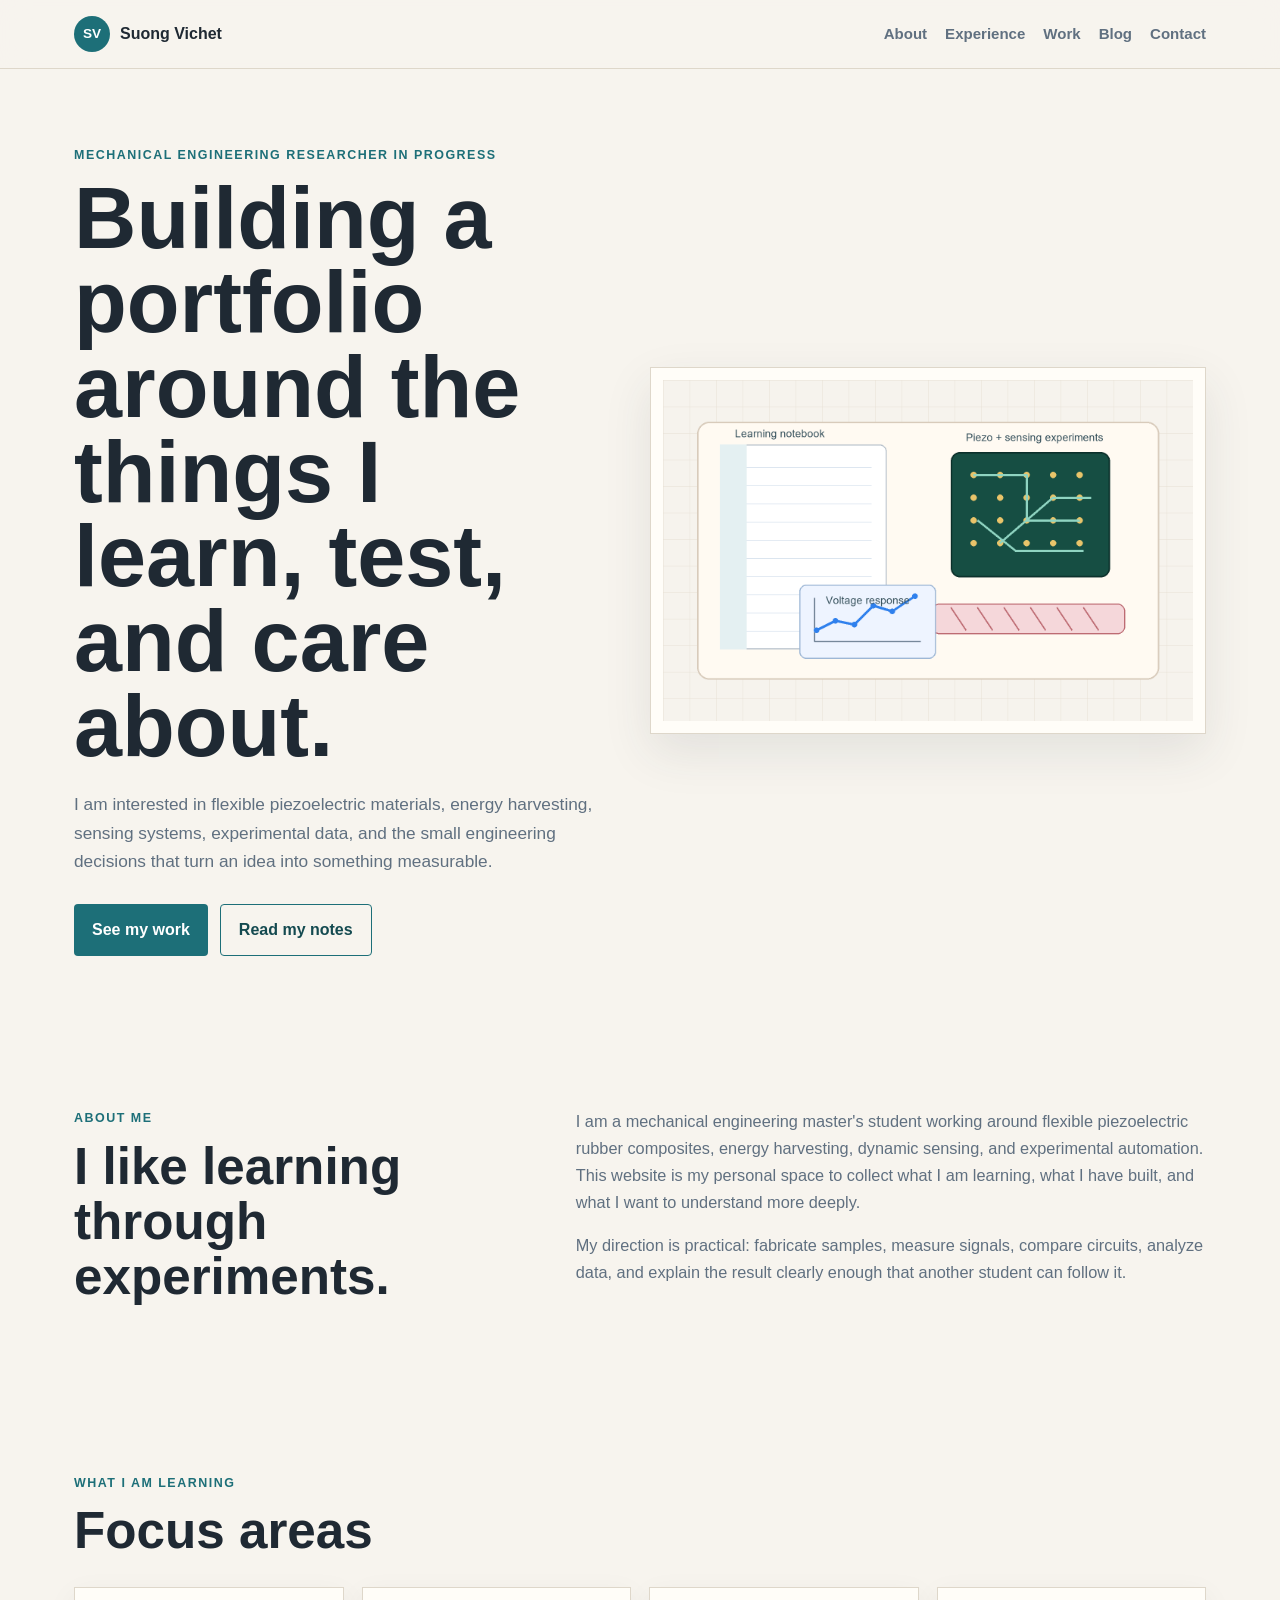
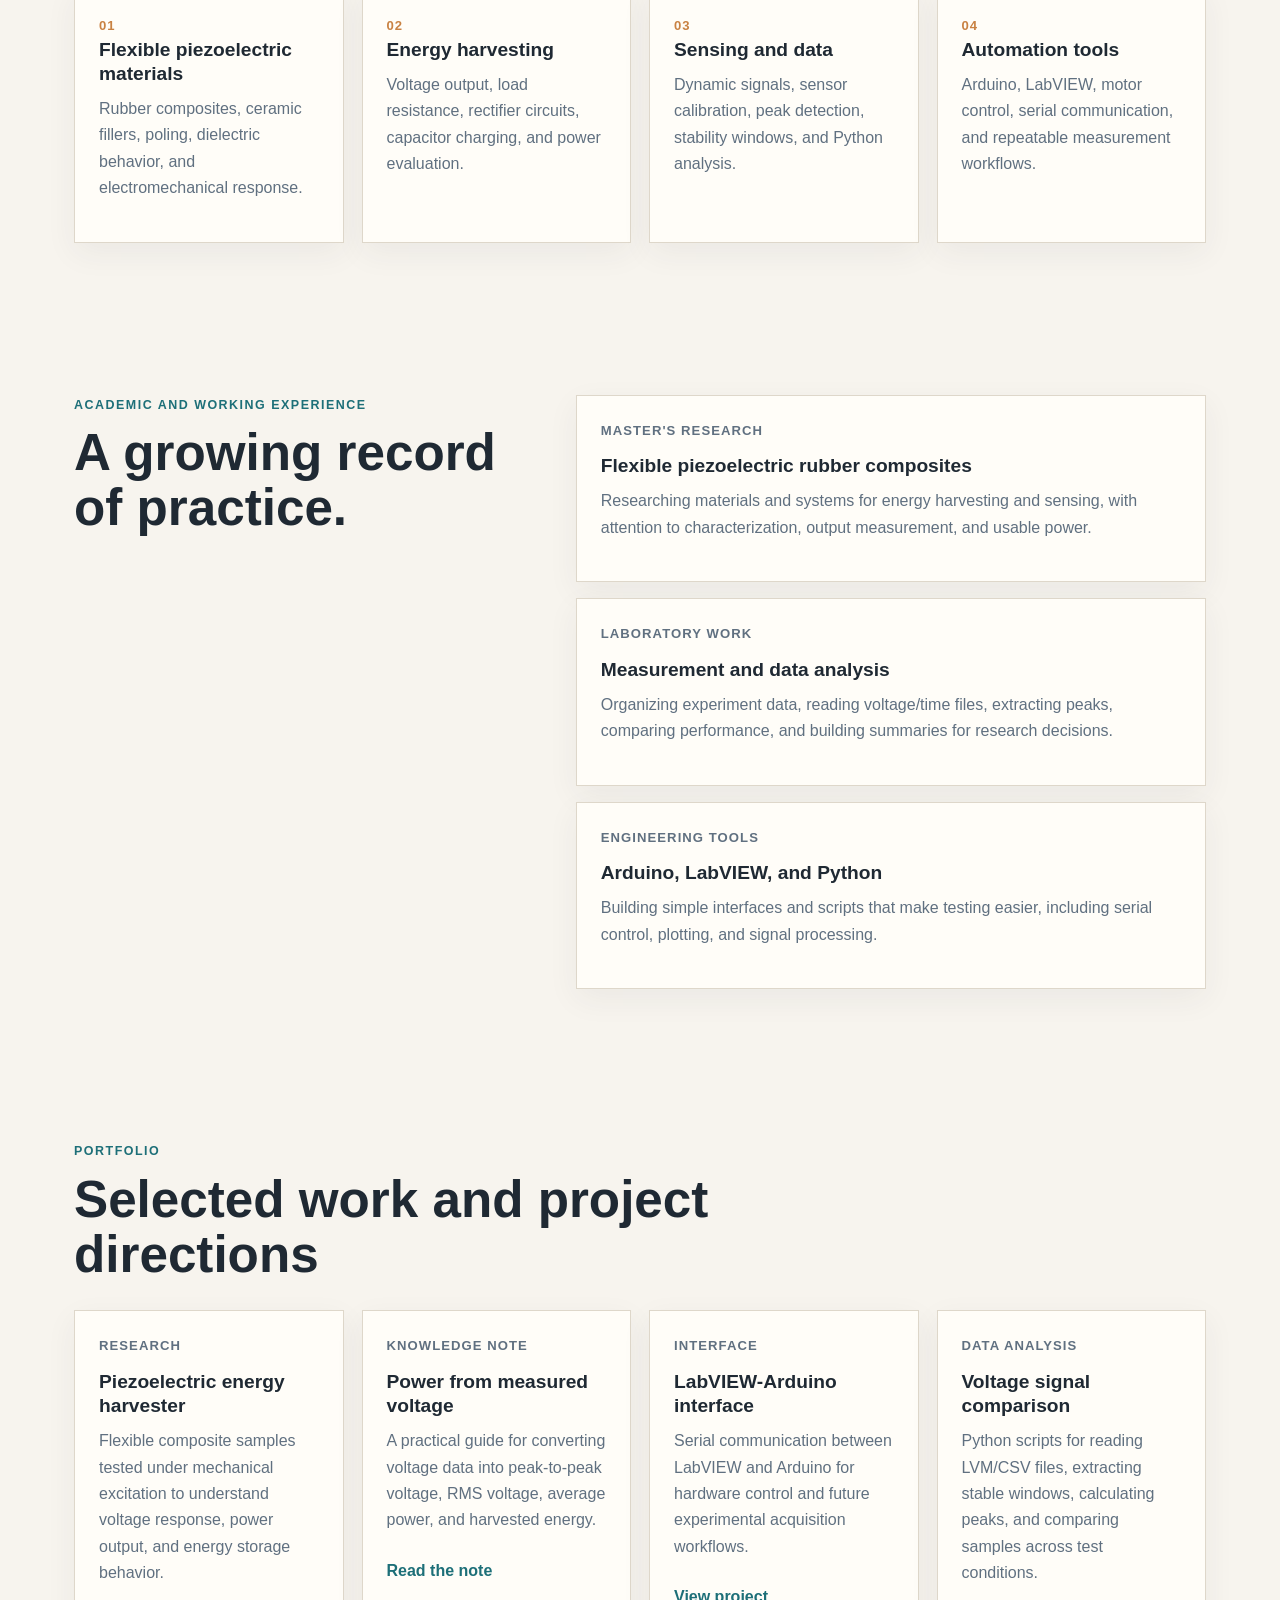
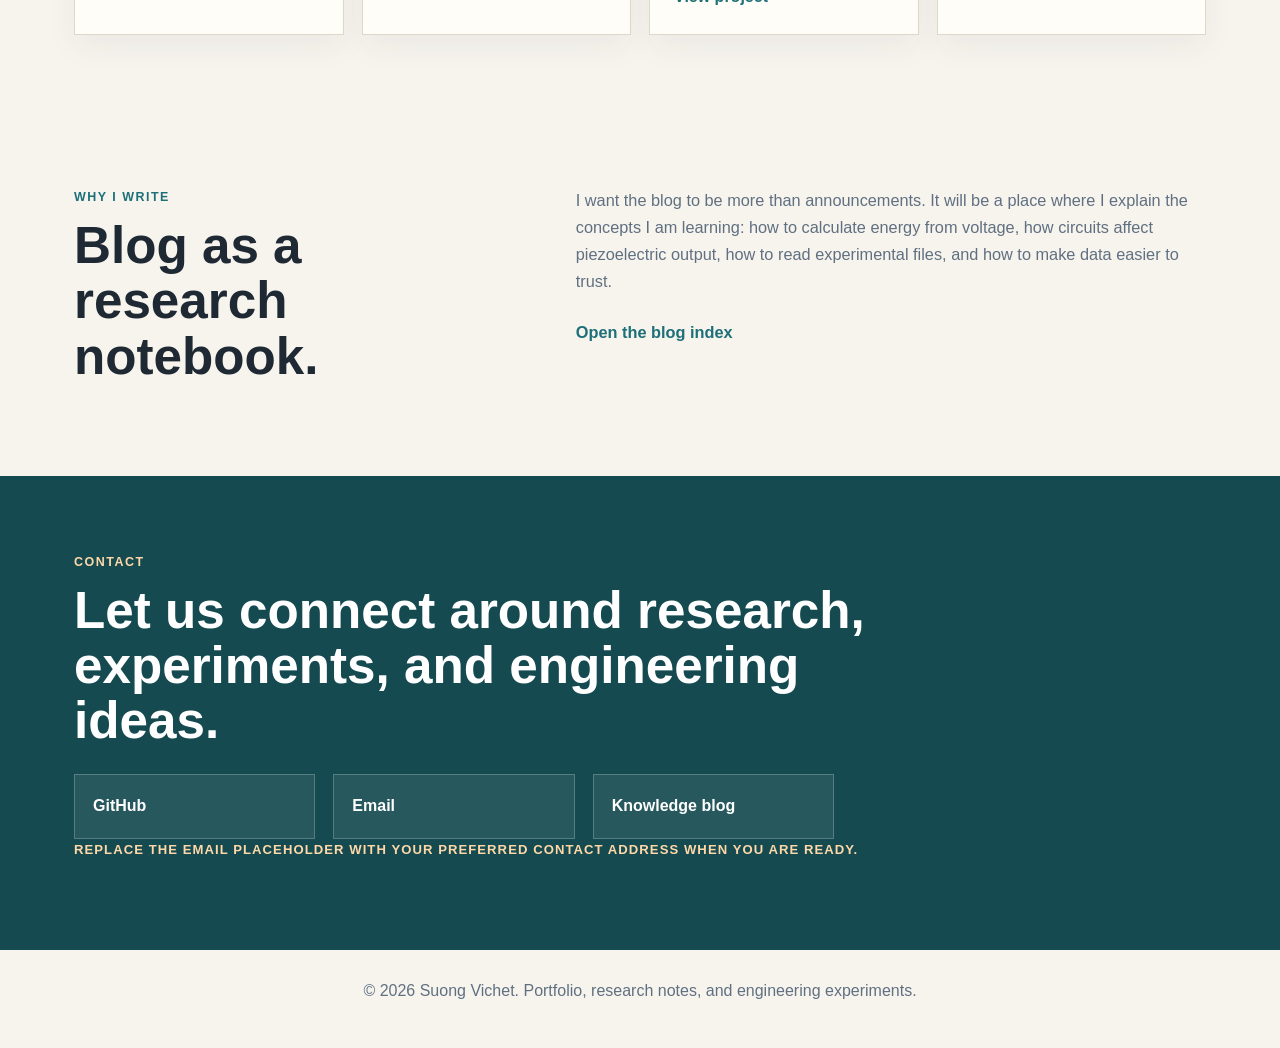
==== index.html @ bda83d64 "Redesign portfolio website" ====
<!DOCTYPE html>
<html lang="en">
<head>
  <meta charset="UTF-8" />
  <meta name="viewport" content="width=device-width, initial-scale=1.0" />
  <title>Suong Vichet | Portfolio and Research Notes</title>
  <meta name="description" content="Portfolio of Suong Vichet: mechanical engineering, flexible piezoelectric materials, energy harvesting, sensing, automation, and research notes." />
  <link rel="stylesheet" href="styles.css" />
</head>
<body>
  <header class="site-header">
    <nav class="nav">
      <a class="brand" href="index.html" aria-label="Suong Vichet home">
        <span class="brand-mark">SV</span>
        <span>Suong Vichet</span>
      </a>
      <div class="nav-links">
        <a href="#about">About</a>
        <a href="#experience">Experience</a>
        <a href="#work">Work</a>
        <a href="blog.html">Blog</a>
        <a href="#contact">Contact</a>
      </div>
    </nav>
  </header>

  <main>
    <section id="home" class="hero">
      <div class="hero-copy">
        <p class="eyebrow">Mechanical engineering researcher in progress</p>
        <h1>Building a portfolio around the things I learn, test, and care about.</h1>
        <p class="lead">
          I am interested in flexible piezoelectric materials, energy harvesting, sensing systems,
          experimental data, and the small engineering decisions that turn an idea into something measurable.
        </p>
        <div class="hero-actions">
          <a class="button primary" href="#work">See my work</a>
          <a class="button secondary" href="blog.html">Read my notes</a>
        </div>
      </div>
      <figure class="hero-visual">
        <img src="assets/research-workbench.png" alt="Illustrated research workbench with notebook, circuit board, sample strip, and voltage response chart" />
      </figure>
    </section>

    <section id="about" class="section two-column">
      <div>
        <p class="eyebrow">About me</p>
        <h2>I like learning through experiments.</h2>
      </div>
      <div class="content-block">
        <p>
          I am a mechanical engineering master's student working around flexible piezoelectric
          rubber composites, energy harvesting, dynamic sensing, and experimental automation.
          This website is my personal space to collect what I am learning, what I have built,
          and what I want to understand more deeply.
        </p>
        <p>
          My direction is practical: fabricate samples, measure signals, compare circuits,
          analyze data, and explain the result clearly enough that another student can follow it.
        </p>
      </div>
    </section>

    <section class="section">
      <div class="section-heading">
        <p class="eyebrow">What I am learning</p>
        <h2>Focus areas</h2>
      </div>
      <div class="focus-grid">
        <article class="focus-item">
          <span>01</span>
          <h3>Flexible piezoelectric materials</h3>
          <p>Rubber composites, ceramic fillers, poling, dielectric behavior, and electromechanical response.</p>
        </article>
        <article class="focus-item">
          <span>02</span>
          <h3>Energy harvesting</h3>
          <p>Voltage output, load resistance, rectifier circuits, capacitor charging, and power evaluation.</p>
        </article>
        <article class="focus-item">
          <span>03</span>
          <h3>Sensing and data</h3>
          <p>Dynamic signals, sensor calibration, peak detection, stability windows, and Python analysis.</p>
        </article>
        <article class="focus-item">
          <span>04</span>
          <h3>Automation tools</h3>
          <p>Arduino, LabVIEW, motor control, serial communication, and repeatable measurement workflows.</p>
        </article>
      </div>
    </section>

    <section id="experience" class="section two-column">
      <div>
        <p class="eyebrow">Academic and working experience</p>
        <h2>A growing record of practice.</h2>
      </div>
      <div class="timeline">
        <article class="timeline-item">
          <p class="timeline-date">Master's research</p>
          <h3>Flexible piezoelectric rubber composites</h3>
          <p>Researching materials and systems for energy harvesting and sensing, with attention to characterization, output measurement, and usable power.</p>
        </article>
        <article class="timeline-item">
          <p class="timeline-date">Laboratory work</p>
          <h3>Measurement and data analysis</h3>
          <p>Organizing experiment data, reading voltage/time files, extracting peaks, comparing performance, and building summaries for research decisions.</p>
        </article>
        <article class="timeline-item">
          <p class="timeline-date">Engineering tools</p>
          <h3>Arduino, LabVIEW, and Python</h3>
          <p>Building simple interfaces and scripts that make testing easier, including serial control, plotting, and signal processing.</p>
        </article>
      </div>
    </section>

    <section id="work" class="section">
      <div class="section-heading">
        <p class="eyebrow">Portfolio</p>
        <h2>Selected work and project directions</h2>
      </div>
      <div class="card-grid">
        <article class="card">
          <p class="tag">Research</p>
          <h3>Piezoelectric energy harvester</h3>
          <p>Flexible composite samples tested under mechanical excitation to understand voltage response, power output, and energy storage behavior.</p>
        </article>
        <article class="card">
          <p class="tag">Knowledge note</p>
          <h3>Power from measured voltage</h3>
          <p>A practical guide for converting voltage data into peak-to-peak voltage, RMS voltage, average power, and harvested energy.</p>
          <a href="energy-harvesting-from-voltage.html">Read the note</a>
        </article>
        <article class="card">
          <p class="tag">Interface</p>
          <h3>LabVIEW-Arduino interface</h3>
          <p>Serial communication between LabVIEW and Arduino for hardware control and future experimental acquisition workflows.</p>
          <a href="labview-arduino-interface.html">View project</a>
        </article>
        <article class="card">
          <p class="tag">Data analysis</p>
          <h3>Voltage signal comparison</h3>
          <p>Python scripts for reading LVM/CSV files, extracting stable windows, calculating peaks, and comparing samples across test conditions.</p>
        </article>
      </div>
    </section>

    <section class="section two-column">
      <div>
        <p class="eyebrow">Why I write</p>
        <h2>Blog as a research notebook.</h2>
      </div>
      <div class="content-block">
        <p>
          I want the blog to be more than announcements. It will be a place where I explain
          the concepts I am learning: how to calculate energy from voltage, how circuits affect
          piezoelectric output, how to read experimental files, and how to make data easier to trust.
        </p>
        <a class="text-link" href="blog.html">Open the blog index</a>
      </div>
    </section>

    <section id="contact" class="section contact-section">
      <p class="eyebrow">Contact</p>
      <h2>Let us connect around research, experiments, and engineering ideas.</h2>
      <div class="contact-grid">
        <a href="https://github.com/suongvichet" target="_blank" rel="noreferrer">GitHub</a>
        <a href="mailto:suongvichet@example.com">Email</a>
        <a href="blog.html">Knowledge blog</a>
      </div>
      <p class="small-note">Replace the email placeholder with your preferred contact address when you are ready.</p>
    </section>
  </main>

  <footer class="site-footer">
    <p>© 2026 Suong Vichet. Portfolio, research notes, and engineering experiments.</p>
  </footer>
</body>
</html>
---- styles.css ----
:root {
  --paper: #f7f4ee;
  --surface: #fffdf8;
  --ink: #1f2933;
  --muted: #607080;
  --line: #ded7ca;
  --accent: #1d6f78;
  --accent-dark: #144a50;
  --warm: #c98243;
  --soft: #e7f0ef;
  --shadow: 0 18px 45px rgba(45, 57, 68, 0.1);
}

* {
  box-sizing: border-box;
}

html {
  scroll-behavior: smooth;
}

body {
  margin: 0;
  font-family: Arial, Helvetica, sans-serif;
  color: var(--ink);
  background: var(--paper);
  line-height: 1.65;
}

img {
  max-width: 100%;
  display: block;
}

a {
  color: inherit;
  text-decoration: none;
}

.site-header {
  position: sticky;
  top: 0;
  z-index: 10;
  background: rgba(247, 244, 238, 0.92);
  border-bottom: 1px solid var(--line);
  backdrop-filter: blur(14px);
}

.nav {
  max-width: 1180px;
  margin: 0 auto;
  padding: 16px 24px;
  display: flex;
  align-items: center;
  justify-content: space-between;
  gap: 24px;
}

.brand {
  display: inline-flex;
  align-items: center;
  gap: 10px;
  font-weight: 800;
}

.brand-mark {
  width: 36px;
  height: 36px;
  display: inline-grid;
  place-items: center;
  border-radius: 50%;
  background: var(--accent);
  color: white;
  font-size: 0.85rem;
}

.nav-links {
  display: flex;
  align-items: center;
  gap: 18px;
  color: var(--muted);
  font-weight: 700;
  font-size: 0.94rem;
}

.nav-links a:hover,
.text-link,
.card a {
  color: var(--accent);
}

.hero,
.section {
  max-width: 1180px;
  margin: 0 auto;
  padding: 76px 24px;
}

.hero {
  display: grid;
  grid-template-columns: minmax(0, 0.95fr) minmax(360px, 1fr);
  gap: 48px;
  align-items: center;
  min-height: calc(100vh - 70px);
}

.eyebrow {
  margin: 0 0 10px;
  color: var(--accent);
  font-size: 0.78rem;
  font-weight: 800;
  letter-spacing: 0.12em;
  text-transform: uppercase;
}

h1,
h2,
h3,
p {
  margin-top: 0;
}

h1 {
  max-width: 760px;
  margin-bottom: 22px;
  font-size: clamp(2.5rem, 7vw, 5.4rem);
  line-height: 0.98;
  letter-spacing: 0;
}

h2 {
  margin-bottom: 16px;
  font-size: clamp(2rem, 4vw, 3.2rem);
  line-height: 1.08;
  letter-spacing: 0;
}

h3 {
  margin-bottom: 10px;
  font-size: 1.2rem;
  line-height: 1.25;
}

.lead {
  max-width: 660px;
  color: var(--muted);
  font-size: 1.08rem;
}

.hero-actions {
  display: flex;
  flex-wrap: wrap;
  gap: 12px;
  margin-top: 28px;
}

.button {
  display: inline-flex;
  align-items: center;
  justify-content: center;
  min-height: 46px;
  padding: 12px 18px;
  border-radius: 4px;
  font-weight: 800;
}

.button.primary {
  background: var(--accent);
  color: white;
}

.button.secondary {
  border: 1px solid var(--accent);
  color: var(--accent-dark);
  background: transparent;
}

.hero-visual {
  margin: 0;
  padding: 12px;
  background: var(--surface);
  border: 1px solid var(--line);
  box-shadow: var(--shadow);
}

.hero-visual img {
  aspect-ratio: 14 / 9;
  width: 100%;
  object-fit: cover;
}

.two-column {
  display: grid;
  grid-template-columns: minmax(260px, 0.72fr) minmax(0, 1fr);
  gap: 48px;
  align-items: start;
}

.content-block {
  color: var(--muted);
  font-size: 1.02rem;
}

.section-heading {
  max-width: 760px;
  margin-bottom: 28px;
}

.focus-grid,
.card-grid,
.contact-grid {
  display: grid;
  gap: 18px;
}

.focus-grid {
  grid-template-columns: repeat(4, 1fr);
}

.card-grid {
  grid-template-columns: repeat(4, 1fr);
}

.focus-item,
.card,
.timeline-item {
  background: var(--surface);
  border: 1px solid var(--line);
  padding: 24px;
  box-shadow: 0 10px 30px rgba(45, 57, 68, 0.06);
}

.focus-item span,
.tag,
.timeline-date,
.small-note {
  color: var(--warm);
  font-size: 0.82rem;
  font-weight: 800;
  letter-spacing: 0.08em;
  text-transform: uppercase;
}

.focus-item p,
.card p,
.timeline-item p {
  color: var(--muted);
}

.timeline {
  display: grid;
  gap: 16px;
}

.card a,
.text-link {
  display: inline-block;
  margin-top: 8px;
  font-weight: 800;
}

.contact-section {
  background: var(--accent-dark);
  color: white;
  max-width: none;
  padding-left: max(24px, calc((100vw - 1180px) / 2 + 24px));
  padding-right: max(24px, calc((100vw - 1180px) / 2 + 24px));
}

.contact-section .eyebrow,
.contact-section .small-note {
  color: #ffd8a8;
}

.contact-section h2 {
  max-width: 820px;
}

.contact-grid {
  grid-template-columns: repeat(3, minmax(0, 1fr));
  max-width: 760px;
  margin-top: 26px;
}

.contact-grid a {
  padding: 18px;
  border: 1px solid rgba(255, 255, 255, 0.22);
  background: rgba(255, 255, 255, 0.08);
  font-weight: 800;
}

.site-footer {
  padding: 28px 24px;
  color: var(--muted);
  text-align: center;
}

.article-layout {
  max-width: 880px;
  margin: 0 auto;
  padding: 70px 24px;
}

.article-layout h1 {
  font-size: clamp(2.4rem, 6vw, 4.6rem);
}

.article-meta {
  color: var(--muted);
  margin-bottom: 28px;
}

.article-card {
  padding: 28px;
  background: var(--surface);
  border: 1px solid var(--line);
}

.article-card + .article-card {
  margin-top: 18px;
}

.article-card ul,
.article-card ol {
  margin-bottom: 0;
  padding-left: 22px;
}

code {
  padding: 2px 6px;
  background: var(--soft);
  color: var(--accent-dark);
}

@media (max-width: 980px) {
  .hero,
  .two-column,
  .focus-grid,
  .card-grid,
  .contact-grid {
    grid-template-columns: 1fr;
  }

  .hero {
    min-height: auto;
    padding-top: 54px;
  }

  .nav {
    align-items: flex-start;
    flex-direction: column;
  }

  .nav-links {
    flex-wrap: wrap;
  }
}
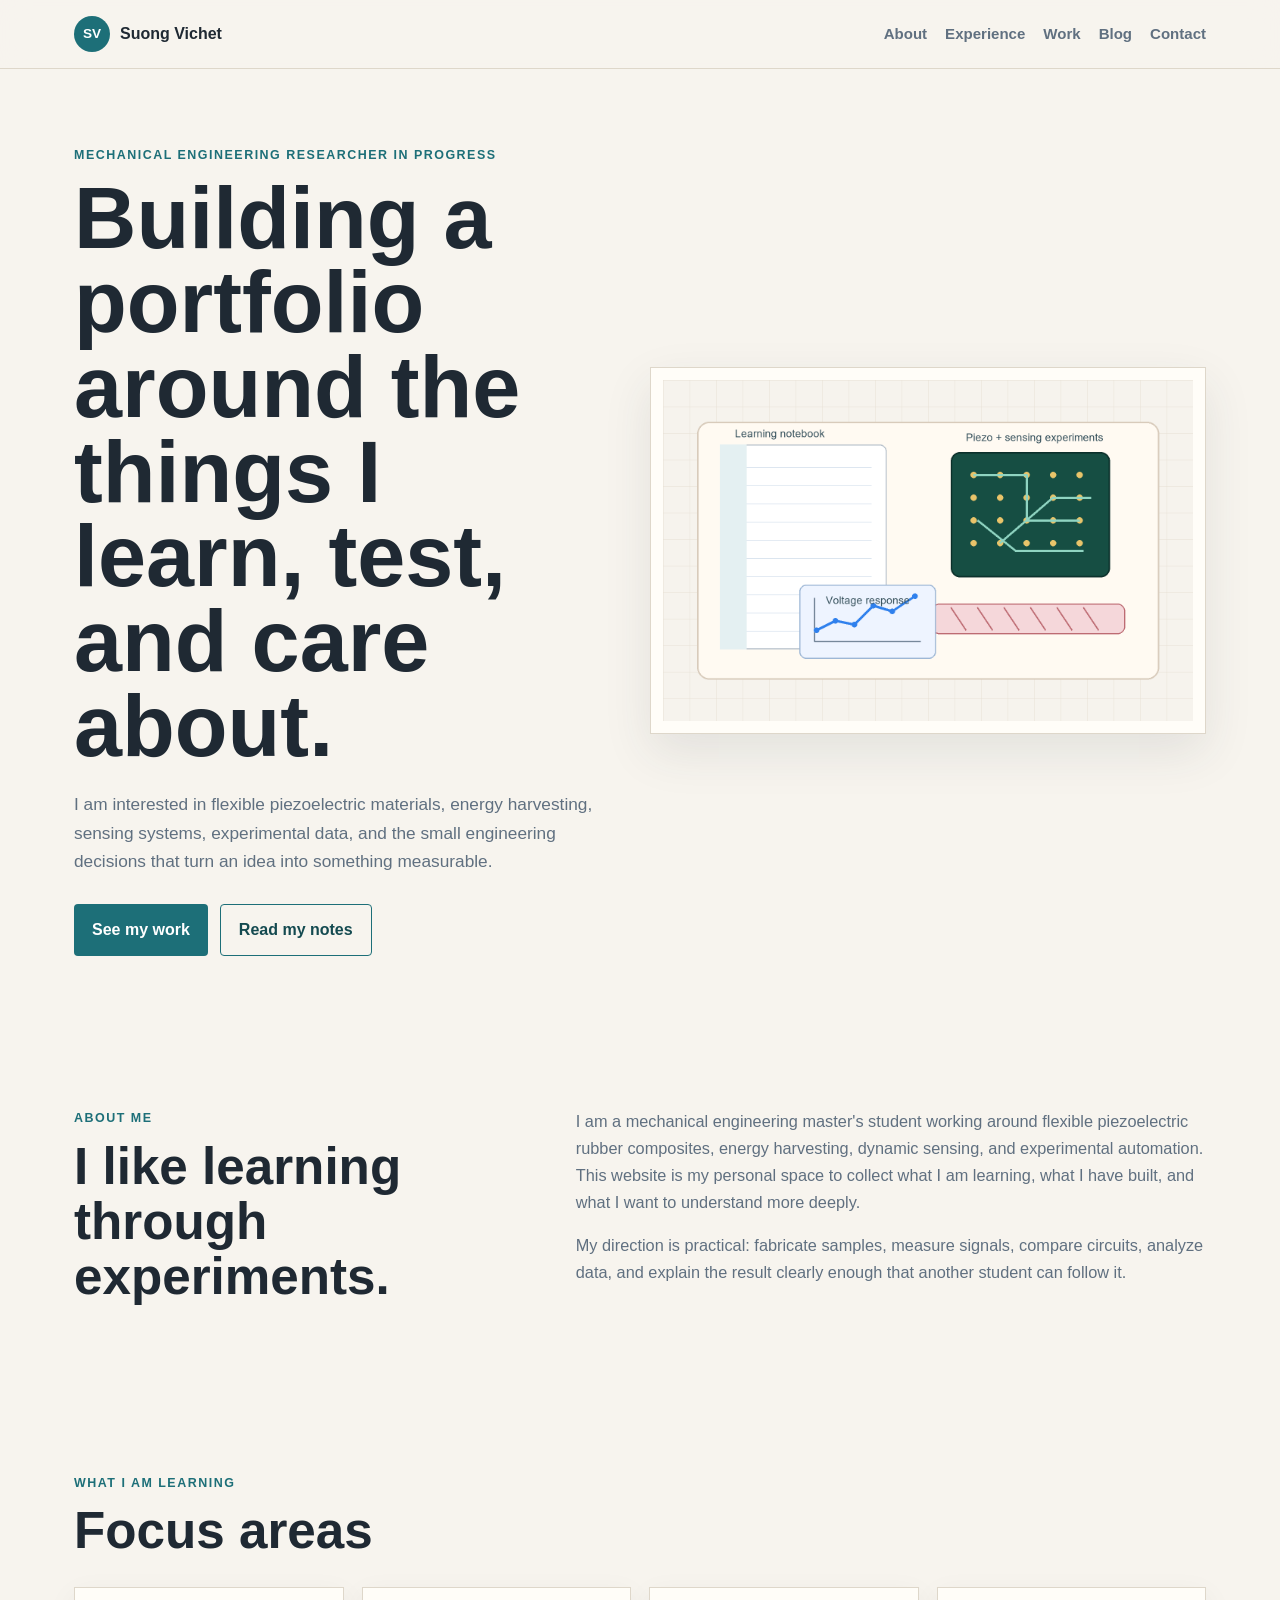
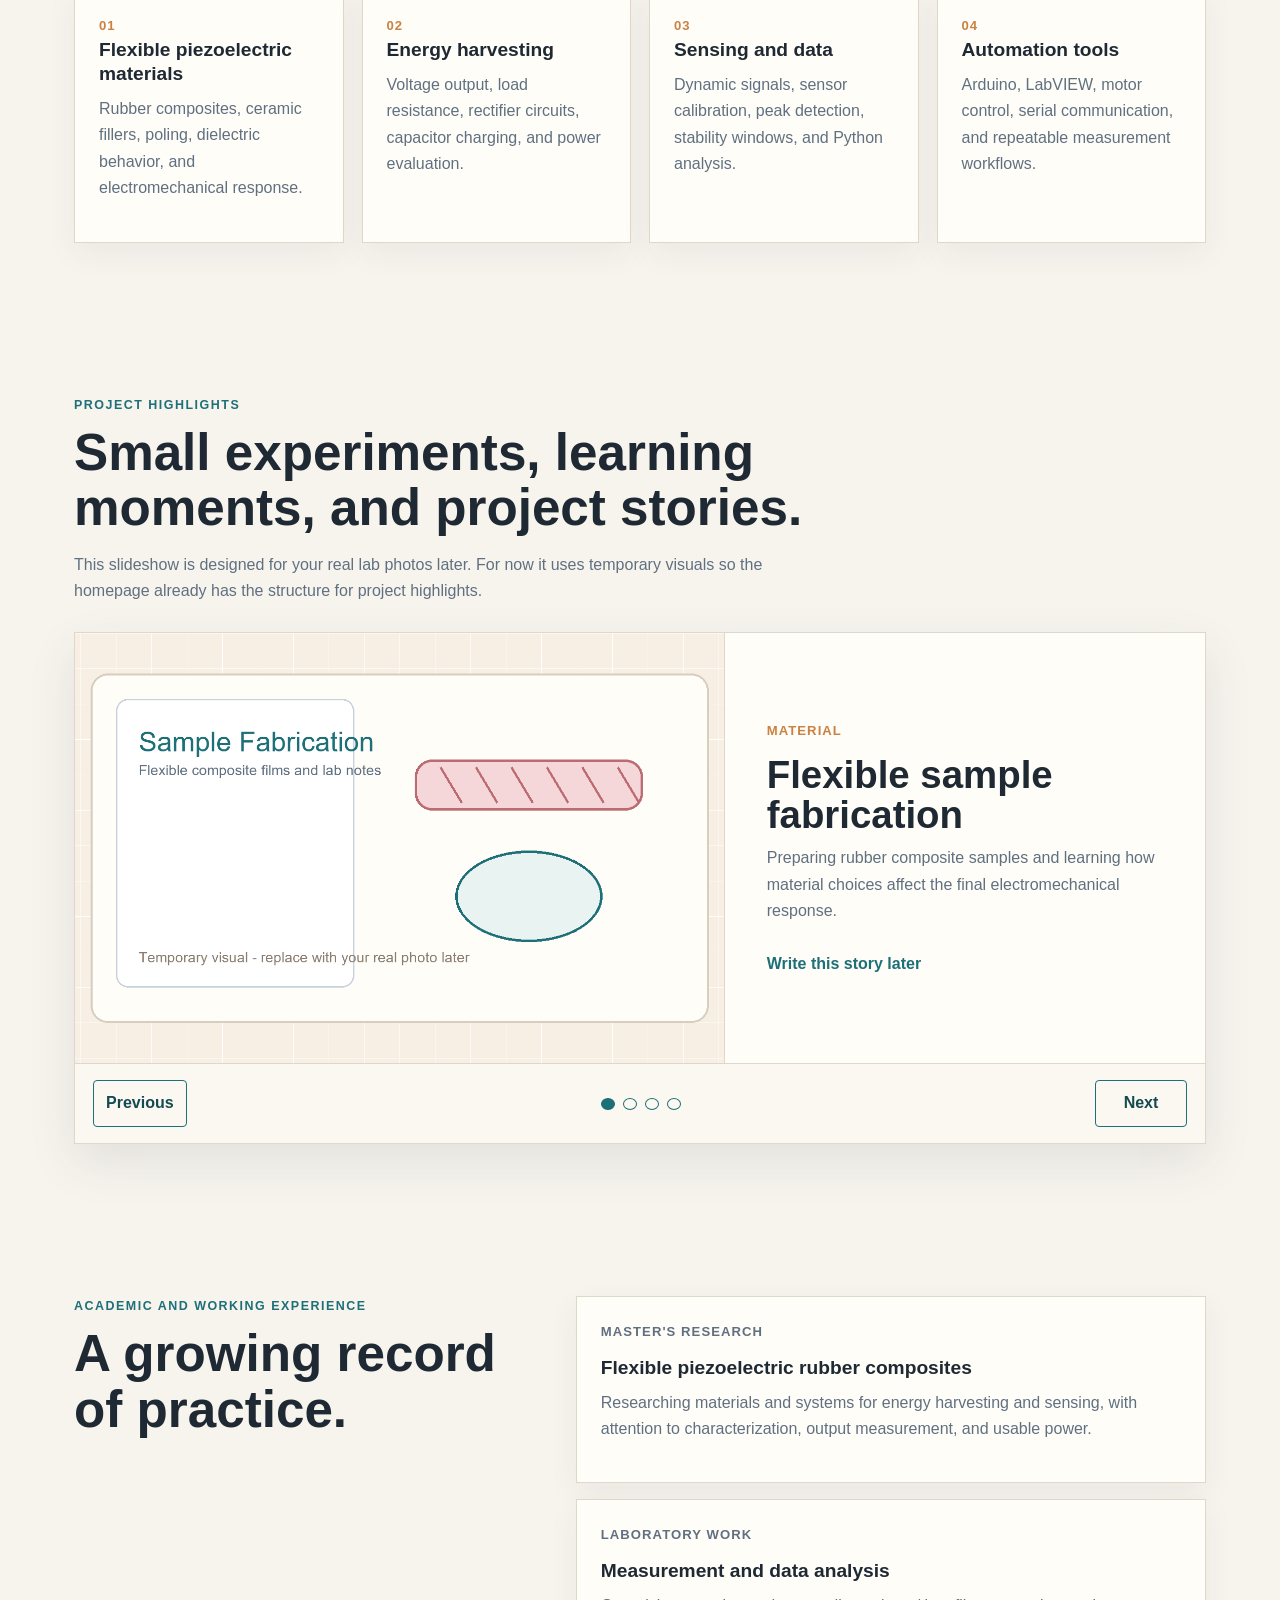
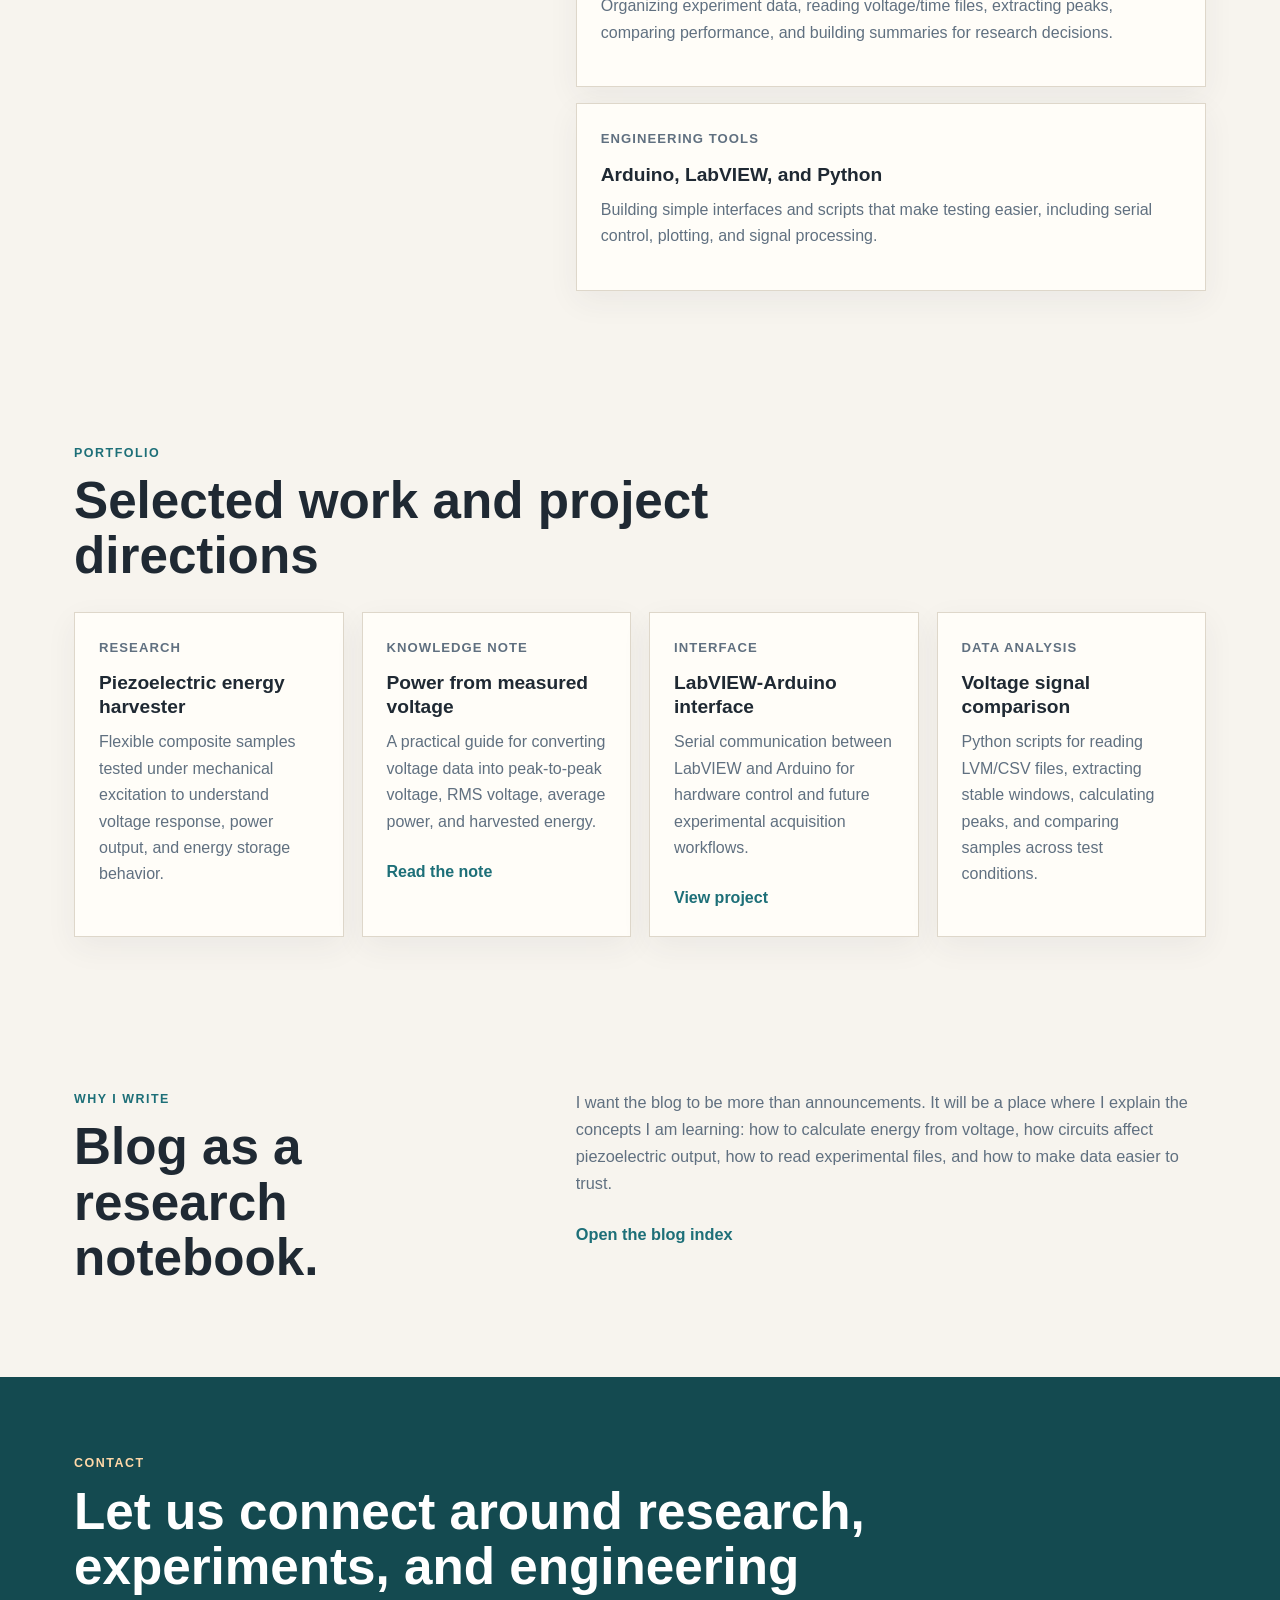
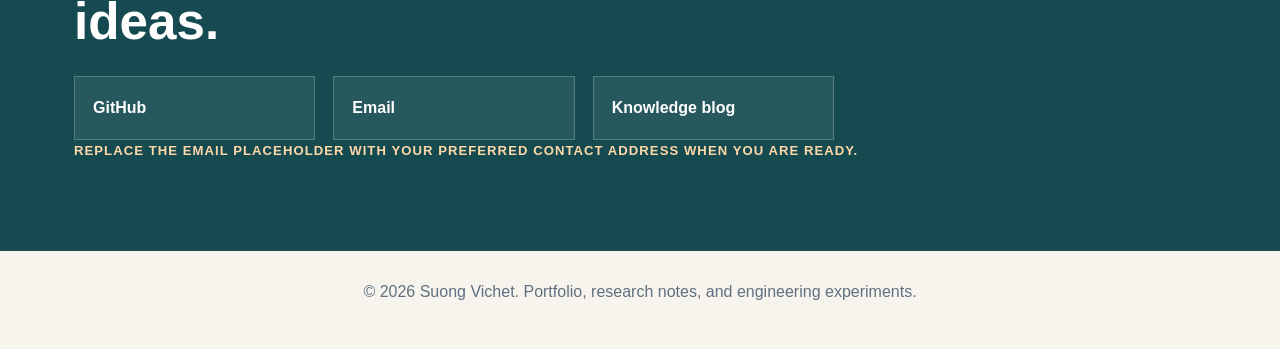
==== commit 9691ee1b: "Add project highlights slideshow" ====
--- a/index.html
+++ b/index.html
@@ -91,6 +91,65 @@
       </div>
     </section>
 
+    <section id="highlights" class="section">
+      <div class="section-heading">
+        <p class="eyebrow">Project highlights</p>
+        <h2>Small experiments, learning moments, and project stories.</h2>
+        <p class="section-intro">
+          This slideshow is designed for your real lab photos later. For now it uses temporary visuals
+          so the homepage already has the structure for project highlights.
+        </p>
+      </div>
+
+      <div class="highlight-slider" aria-label="Project highlight slideshow">
+        <article class="highlight-slide is-active">
+          <img src="assets/highlights/sample-fabrication.png" alt="Temporary visual for flexible sample fabrication" />
+          <div class="highlight-copy">
+            <p class="tag">Material</p>
+            <h3>Flexible sample fabrication</h3>
+            <p>Preparing rubber composite samples and learning how material choices affect the final electromechanical response.</p>
+            <a href="blog.html">Write this story later</a>
+          </div>
+        </article>
+
+        <article class="highlight-slide">
+          <img src="assets/highlights/energy-test.png" alt="Temporary visual for energy harvesting voltage test" />
+          <div class="highlight-copy">
+            <p class="tag">Energy harvesting</p>
+            <h3>Voltage output testing</h3>
+            <p>Comparing voltage response under mechanical excitation and turning raw signals into useful power and energy metrics.</p>
+            <a href="energy-harvesting-from-voltage.html">Read related note</a>
+          </div>
+        </article>
+
+        <article class="highlight-slide">
+          <img src="assets/highlights/data-analysis.png" alt="Temporary visual for Python voltage data analysis" />
+          <div class="highlight-copy">
+            <p class="tag">Data analysis</p>
+            <h3>Python signal comparison</h3>
+            <p>Reading experiment files, selecting time windows, extracting peaks, and comparing samples clearly across test groups.</p>
+            <a href="blog.html">Add analysis blog</a>
+          </div>
+        </article>
+
+        <article class="highlight-slide">
+          <img src="assets/highlights/lab-interface.png" alt="Temporary visual for LabVIEW and Arduino interface" />
+          <div class="highlight-copy">
+            <p class="tag">Interface</p>
+            <h3>LabVIEW-Arduino control</h3>
+            <p>Building a foundation for simple control, sensor acquisition, and repeatable measurement systems.</p>
+            <a href="labview-arduino-interface.html">View project note</a>
+          </div>
+        </article>
+
+        <div class="highlight-controls" aria-label="Slideshow controls">
+          <button class="slider-button" type="button" data-slider-prev aria-label="Previous highlight">Previous</button>
+          <div class="slider-dots" aria-label="Slide indicators"></div>
+          <button class="slider-button" type="button" data-slider-next aria-label="Next highlight">Next</button>
+        </div>
+      </div>
+    </section>
+
     <section id="experience" class="section two-column">
       <div>
         <p class="eyebrow">Academic and working experience</p>
@@ -176,5 +235,6 @@
   <footer class="site-footer">
     <p>© 2026 Suong Vichet. Portfolio, research notes, and engineering experiments.</p>
   </footer>
+  <script src="script.js"></script>
 </body>
 </html>
--- a/styles.css
+++ b/styles.css
@@ -206,6 +206,11 @@
   margin-bottom: 28px;
 }
 
+.section-intro {
+  max-width: 720px;
+  color: var(--muted);
+}
+
 .focus-grid,
 .card-grid,
 .contact-grid {
@@ -259,6 +264,98 @@
   font-weight: 800;
 }
 
+.highlight-slider {
+  position: relative;
+  background: var(--surface);
+  border: 1px solid var(--line);
+  box-shadow: var(--shadow);
+  overflow: hidden;
+}
+
+.highlight-slide {
+  display: none;
+  grid-template-columns: minmax(0, 1.15fr) minmax(310px, 0.85fr);
+  min-height: 430px;
+}
+
+.highlight-slide.is-active {
+  display: grid;
+}
+
+.highlight-slide img {
+  width: 100%;
+  height: 100%;
+  min-height: 430px;
+  object-fit: cover;
+  border-right: 1px solid var(--line);
+}
+
+.highlight-copy {
+  display: flex;
+  flex-direction: column;
+  justify-content: center;
+  padding: 42px;
+}
+
+.highlight-copy h3 {
+  font-size: clamp(1.8rem, 3vw, 2.7rem);
+  line-height: 1.05;
+}
+
+.highlight-copy p:not(.tag) {
+  color: var(--muted);
+}
+
+.highlight-copy a {
+  margin-top: 10px;
+  color: var(--accent);
+  font-weight: 800;
+}
+
+.highlight-controls {
+  display: flex;
+  align-items: center;
+  justify-content: space-between;
+  gap: 16px;
+  padding: 16px 18px;
+  border-top: 1px solid var(--line);
+  background: #fbf8f1;
+}
+
+.slider-button {
+  min-width: 92px;
+  min-height: 40px;
+  padding: 9px 12px;
+  border: 1px solid var(--accent);
+  border-radius: 4px;
+  background: transparent;
+  color: var(--accent-dark);
+  font: inherit;
+  font-weight: 800;
+  cursor: pointer;
+}
+
+.slider-button:hover,
+.slider-dot.is-active {
+  background: var(--accent);
+  color: white;
+}
+
+.slider-dots {
+  display: flex;
+  justify-content: center;
+  gap: 8px;
+}
+
+.slider-dot {
+  width: 12px;
+  height: 12px;
+  border: 1px solid var(--accent);
+  border-radius: 50%;
+  background: transparent;
+  cursor: pointer;
+}
+
 .contact-section {
   background: var(--accent-dark);
   color: white;
@@ -337,7 +434,9 @@
   .two-column,
   .focus-grid,
   .card-grid,
-  .contact-grid {
+  .contact-grid,
+  .highlight-slide,
+  .highlight-slide.is-active {
     grid-template-columns: 1fr;
   }
 
@@ -354,4 +453,23 @@
   .nav-links {
     flex-wrap: wrap;
   }
-}
+
+  .highlight-slide img {
+    min-height: 260px;
+    border-right: 0;
+    border-bottom: 1px solid var(--line);
+  }
+
+  .highlight-copy {
+    padding: 28px;
+  }
+
+  .highlight-controls {
+    align-items: stretch;
+    flex-direction: column;
+  }
+
+  .slider-button {
+    width: 100%;
+  }
+}
